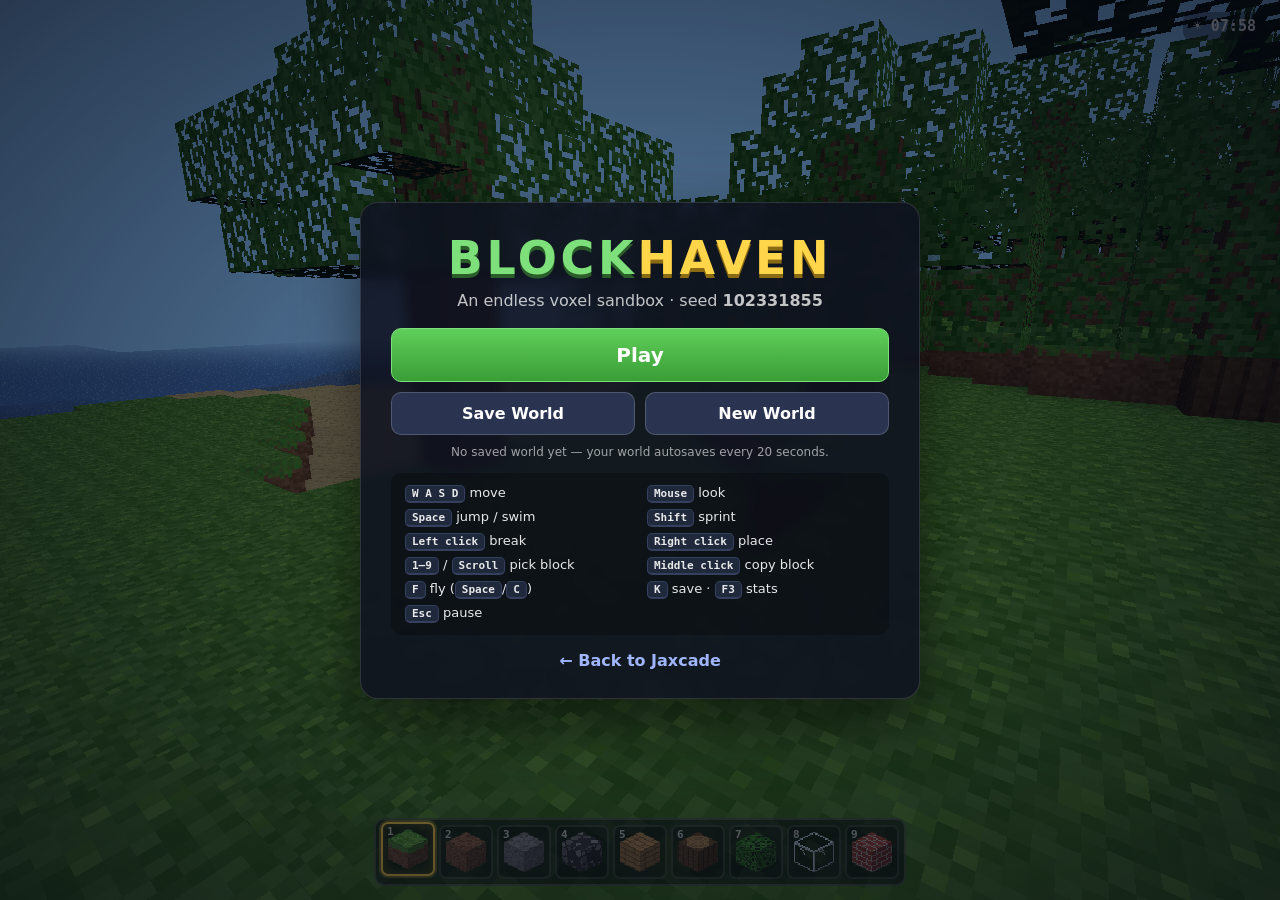
==== games/blockhaven/index.html @ 16c2a769 "Add Blockhaven voxel sandbox game" ====
<!doctype html>
<html lang="en">
<head>
<meta charset="utf-8">
<meta name="viewport" content="width=device-width, initial-scale=1">
<title>Blockhaven · Jaxcade</title>
<meta name="description" content="Blockhaven — an original voxel sandbox. Explore endless procedurally generated land, break and build blocks, right in your browser.">
<link rel="icon" href="../../img/favicon.svg" type="image/svg+xml">
<link rel="stylesheet" href="style.css">
</head>
<body>
<canvas id="c"></canvas>
<div id="loading">Generating world…</div>
<div id="hud">
  <div id="crosshair"></div>
  <div id="clock">☀ 06:00</div>
  <div id="debug" class="hidden"></div>
  <div id="blockname"></div>
  <div id="hotbar"></div>
  <div id="toast"></div>
</div>
<div id="menu" class="hidden">
  <div class="panel">
    <h1>BLOCK<span>HAVEN</span></h1>
    <p class="tag">An endless voxel sandbox · seed <b id="seed">—</b></p>
    <button id="btn-play" class="primary">Play</button>
    <div class="row">
      <button id="btn-save">Save World</button>
      <button id="btn-new">New World</button>
    </div>
    <p id="saveinfo" class="saveinfo"></p>
    <div class="controls">
      <div><kbd>W A S D</kbd> move</div><div><kbd>Mouse</kbd> look</div>
      <div><kbd>Space</kbd> jump / swim</div><div><kbd>Shift</kbd> sprint</div>
      <div><kbd>Left click</kbd> break</div><div><kbd>Right click</kbd> place</div>
      <div><kbd>1–9</kbd> / <kbd>Scroll</kbd> pick block</div><div><kbd>Middle click</kbd> copy block</div>
      <div><kbd>F</kbd> fly (<kbd>Space</kbd>/<kbd>C</kbd>)</div><div><kbd>K</kbd> save · <kbd>F3</kbd> stats</div>
      <div><kbd>Esc</kbd> pause</div>
    </div>
    <a class="back" href="../../">← Back to Jaxcade</a>
  </div>
</div>
<script type="module" src="main.js"></script>
</body>
</html>
---- games/blockhaven/style.css ----
*{box-sizing:border-box;margin:0;padding:0}
html,body{width:100%;height:100%;overflow:hidden;background:#000;font-family:system-ui,-apple-system,"Segoe UI",Roboto,sans-serif;color:#fff;user-select:none}
#c{display:block;width:100vw;height:100vh}
.hidden{display:none!important}
#loading{position:fixed;inset:0;display:grid;place-items:center;background:#0b1020;font-size:22px;letter-spacing:.1em}
#hud{position:fixed;inset:0;pointer-events:none}
#hud.dim #crosshair{opacity:0}
#crosshair{position:absolute;left:50%;top:50%;width:22px;height:22px;transform:translate(-50%,-50%);mix-blend-mode:difference}
#crosshair:before,#crosshair:after{content:"";position:absolute;background:#fff}
#crosshair:before{left:10px;top:0;width:2px;height:22px}
#crosshair:after{top:10px;left:0;height:2px;width:22px}
#clock{position:absolute;top:12px;right:14px;font:600 15px ui-monospace,monospace;background:rgba(0,0,0,.35);padding:5px 10px;border-radius:8px}
#debug{position:absolute;top:12px;left:14px;font:13px ui-monospace,monospace;background:rgba(0,0,0,.45);padding:5px 10px;border-radius:8px}
#hotbar{position:absolute;bottom:14px;left:50%;transform:translateX(-50%);display:flex;gap:4px;padding:5px;background:rgba(10,12,20,.55);border:2px solid rgba(255,255,255,.18);border-radius:10px;pointer-events:auto}
.slot{position:relative;width:54px;height:54px;border:2px solid rgba(255,255,255,.15);border-radius:7px;display:grid;place-items:center;background:rgba(0,0,0,.25);cursor:pointer}
.slot.sel{border-color:#ffd54a;box-shadow:0 0 0 2px rgba(255,213,74,.35),inset 0 0 12px rgba(255,213,74,.25);transform:translateY(-3px)}
.slot .icon{width:40px;height:40px;image-rendering:pixelated}
.slot .num{position:absolute;top:1px;left:4px;font:700 11px ui-monospace,monospace;opacity:.75}
#blockname{position:absolute;bottom:88px;left:50%;transform:translateX(-50%);font-weight:700;text-shadow:0 2px 4px #000;opacity:0}
#blockname.fade{animation:fade 1.6s ease-out}
@keyframes fade{0%,60%{opacity:1}100%{opacity:0}}
#toast{position:absolute;top:18%;left:50%;transform:translateX(-50%);background:rgba(0,0,0,.65);padding:8px 16px;border-radius:8px;opacity:0;transition:opacity .25s;font-weight:600}
#toast.show{opacity:1}
#menu{position:fixed;inset:0;display:grid;place-items:center;background:radial-gradient(ellipse at center,rgba(5,10,25,.35),rgba(5,8,20,.75))}
.panel{width:min(560px,92vw);background:rgba(14,18,32,.86);border:1px solid rgba(255,255,255,.12);border-radius:18px;padding:28px 30px;text-align:center;box-shadow:0 20px 60px rgba(0,0,0,.5);backdrop-filter:blur(6px)}
.panel h1{font-size:46px;letter-spacing:.08em;font-weight:900;color:#7ee07a;text-shadow:0 4px 0 #2b5d2a}
.panel h1 span{color:#ffd54a;text-shadow:0 4px 0 #8a6a12}
.tag{opacity:.75;margin:6px 0 18px}
button{font:700 16px system-ui,sans-serif;color:#fff;background:#2a3350;border:1px solid rgba(255,255,255,.18);border-radius:10px;padding:11px 18px;cursor:pointer;transition:transform .08s,background .15s}
button:hover{background:#38446a;transform:translateY(-1px)}
button.primary{width:100%;font-size:20px;padding:14px;background:linear-gradient(180deg,#5fcf5a,#3a9d36);border-color:#7ee07a}
button.primary:hover{background:linear-gradient(180deg,#6fe06a,#46b041)}
.row{display:flex;gap:10px;margin-top:10px}.row button{flex:1}
.saveinfo{font-size:12px;opacity:.6;margin:10px 0 14px}
.controls{display:grid;grid-template-columns:1fr 1fr;gap:6px 14px;text-align:left;font-size:13px;opacity:.9;background:rgba(0,0,0,.25);padding:12px 14px;border-radius:10px}
kbd{display:inline-block;font:600 11px ui-monospace,monospace;background:#232a40;border:1px solid #3a4466;border-bottom-width:2px;border-radius:5px;padding:1px 6px}
.back{display:inline-block;margin-top:16px;color:#9fb6ff;text-decoration:none;font-weight:600}
.back:hover{text-decoration:underline}
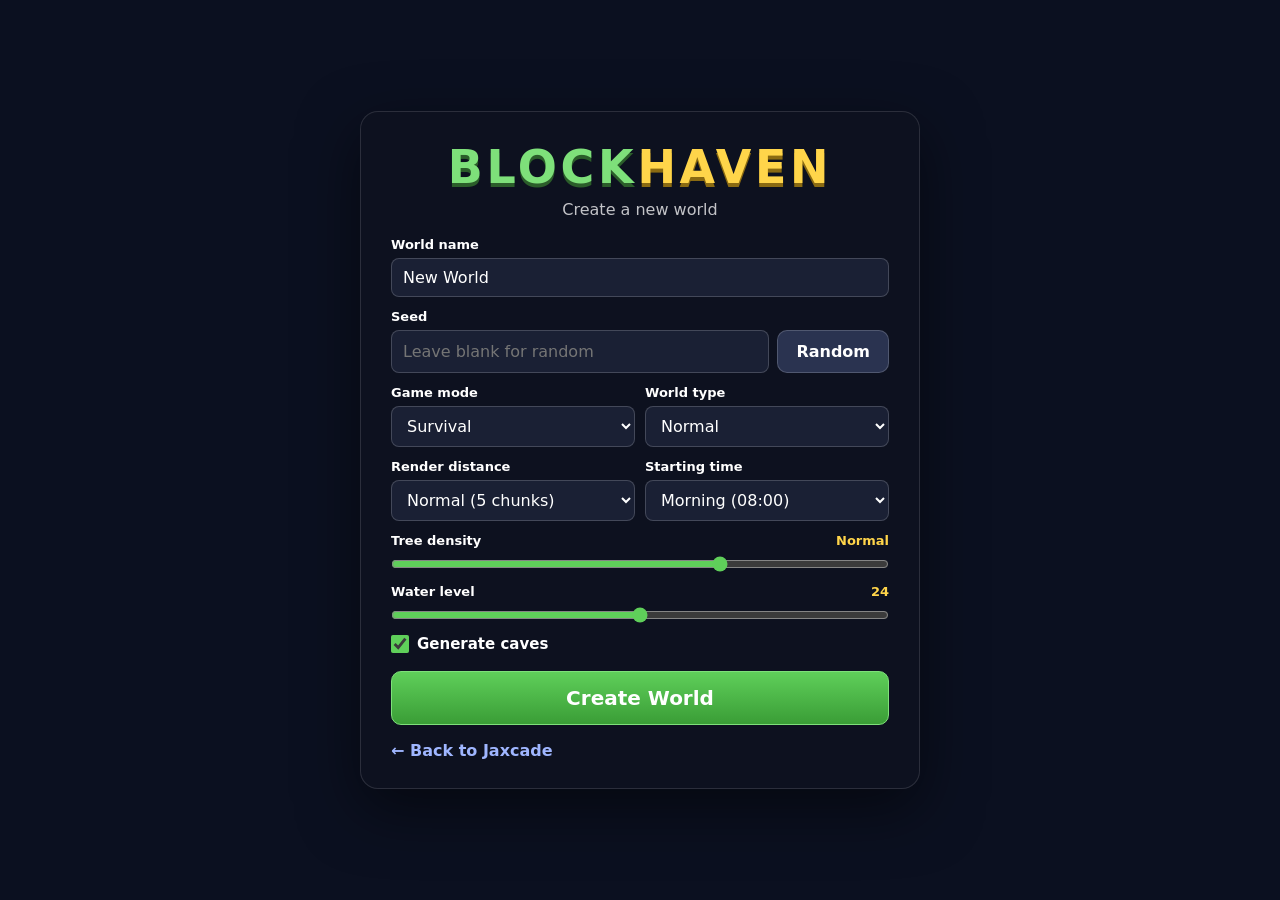
==== commit 2569089d: "Add Blockhaven world creation screen Players can set the world name, seed, mode, terrain type, rende" ====
--- a/games/blockhaven/index.html
+++ b/games/blockhaven/index.html
@@ -10,7 +10,7 @@
 </head>
 <body>
 <canvas id="c"></canvas>
-<div id="loading">Generating world…</div>
+<div id="loading" class="hidden">Generating world…</div>
 <div id="hud">
   <div id="crosshair"></div>
   <div id="clock">☀ 06:00</div>
@@ -22,7 +22,7 @@
 <div id="menu" class="hidden">
   <div class="panel">
     <h1>BLOCK<span>HAVEN</span></h1>
-    <p class="tag">An endless voxel sandbox · seed <b id="seed">—</b></p>
+    <p class="tag"><b id="worldname">Blockhaven</b> · <span id="gamemode">Survival</span> · seed <b id="seed">—</b></p>
     <button id="btn-play" class="primary">Play</button>
     <div class="row">
       <button id="btn-save">Save World</button>
@@ -34,9 +34,70 @@
       <div><kbd>Space</kbd> jump / swim</div><div><kbd>Shift</kbd> sprint</div>
       <div><kbd>Left click</kbd> break</div><div><kbd>Right click</kbd> place</div>
       <div><kbd>1–9</kbd> / <kbd>Scroll</kbd> pick block</div><div><kbd>Middle click</kbd> copy block</div>
-      <div><kbd>F</kbd> fly (<kbd>Space</kbd>/<kbd>C</kbd>)</div><div><kbd>K</kbd> save · <kbd>F3</kbd> stats</div>
+      <div><kbd>F</kbd> fly in Creative (<kbd>Space</kbd>/<kbd>C</kbd>)</div><div><kbd>K</kbd> save · <kbd>F3</kbd> stats</div>
       <div><kbd>Esc</kbd> pause</div>
     </div>
+    <a class="back" href="../../">← Back to Jaxcade</a>
+  </div>
+</div>
+<div id="create" class="hidden">
+  <div class="panel create-panel">
+    <h1>BLOCK<span>HAVEN</span></h1>
+    <p class="tag">Create a new world</p>
+    <form id="create-form">
+      <label>World name
+        <input id="opt-name" type="text" maxlength="32" value="New World" autocomplete="off">
+      </label>
+      <label>Seed
+        <div class="seed-row">
+          <input id="opt-seed" type="text" placeholder="Leave blank for random" autocomplete="off" spellcheck="false">
+          <button type="button" id="btn-rand-seed">Random</button>
+        </div>
+      </label>
+      <div class="opt-row">
+        <label>Game mode
+          <select id="opt-mode">
+            <option value="survival">Survival</option>
+            <option value="creative">Creative</option>
+          </select>
+        </label>
+        <label>World type
+          <select id="opt-type">
+            <option value="normal">Normal</option>
+            <option value="flat">Flat</option>
+            <option value="amplified">Amplified</option>
+            <option value="islands">Islands</option>
+          </select>
+        </label>
+      </div>
+      <div class="opt-row">
+        <label>Render distance
+          <select id="opt-render">
+            <option value="3">Short (3 chunks)</option>
+            <option value="5" selected>Normal (5 chunks)</option>
+            <option value="8">Far (8 chunks)</option>
+          </select>
+        </label>
+        <label>Starting time
+          <select id="opt-time">
+            <option value="0">Dawn (06:00)</option>
+            <option value="0.08" selected>Morning (08:00)</option>
+            <option value="0.25">Noon (12:00)</option>
+            <option value="0.5">Sunset (18:00)</option>
+            <option value="0.75">Night (00:00)</option>
+          </select>
+        </label>
+      </div>
+      <label>Tree density <span id="tree-label" class="range-val">Normal</span>
+        <input type="range" id="opt-trees" min="0" max="3" step="1" value="2">
+      </label>
+      <label>Water level <span id="sea-label" class="range-val">24</span>
+        <input type="range" id="opt-sea" min="8" max="40" value="24">
+      </label>
+      <label class="check"><input type="checkbox" id="opt-caves" checked> Generate caves</label>
+      <button type="submit" class="primary" id="btn-create">Create World</button>
+      <button type="button" id="btn-create-cancel" class="hidden">Cancel</button>
+    </form>
     <a class="back" href="../../">← Back to Jaxcade</a>
   </div>
 </div>
--- a/games/blockhaven/style.css
+++ b/games/blockhaven/style.css
@@ -36,3 +36,24 @@
 kbd{display:inline-block;font:600 11px ui-monospace,monospace;background:#232a40;border:1px solid #3a4466;border-bottom-width:2px;border-radius:5px;padding:1px 6px}
 .back{display:inline-block;margin-top:16px;color:#9fb6ff;text-decoration:none;font-weight:600}
 .back:hover{text-decoration:underline}
+
+#create{position:fixed;inset:0;display:grid;place-items:center;background:#0b1020;overflow:auto;padding:20px 12px}
+.create-panel{text-align:left;max-height:94vh;overflow:auto}
+.create-panel h1,.create-panel .tag{text-align:center}
+#create-form label{display:flex;flex-direction:column;gap:6px;font-size:13px;font-weight:600;margin:0 0 12px;text-align:left}
+#create-form input[type=text],#create-form select{
+  font:16px system-ui,sans-serif;color:#fff;background:#1a2034;border:1px solid rgba(255,255,255,.18);
+  border-radius:8px;padding:9px 11px;width:100%
+}
+#create-form input[type=text]:focus,#create-form select:focus{outline:2px solid #5fcf5a;outline-offset:1px}
+.seed-row{display:flex;gap:8px}
+.seed-row input{flex:1}
+.opt-row{display:grid;grid-template-columns:1fr 1fr;gap:10px}
+.range-val{font-weight:700;color:#ffd54a;margin-left:auto}
+#create-form label:has(.range-val){flex-direction:row;flex-wrap:wrap;align-items:center}
+#create-form input[type=range]{width:100%;flex-basis:100%;accent-color:#5fcf5a;margin-top:2px}
+#create-form .check{flex-direction:row;align-items:center;gap:8px;font-size:15px}
+#create-form .check input{width:18px;height:18px;accent-color:#5fcf5a}
+#btn-create{margin-top:6px}
+#btn-create-cancel{width:100%;margin-top:10px}
+@media (max-width:520px){.opt-row{grid-template-columns:1fr}}
